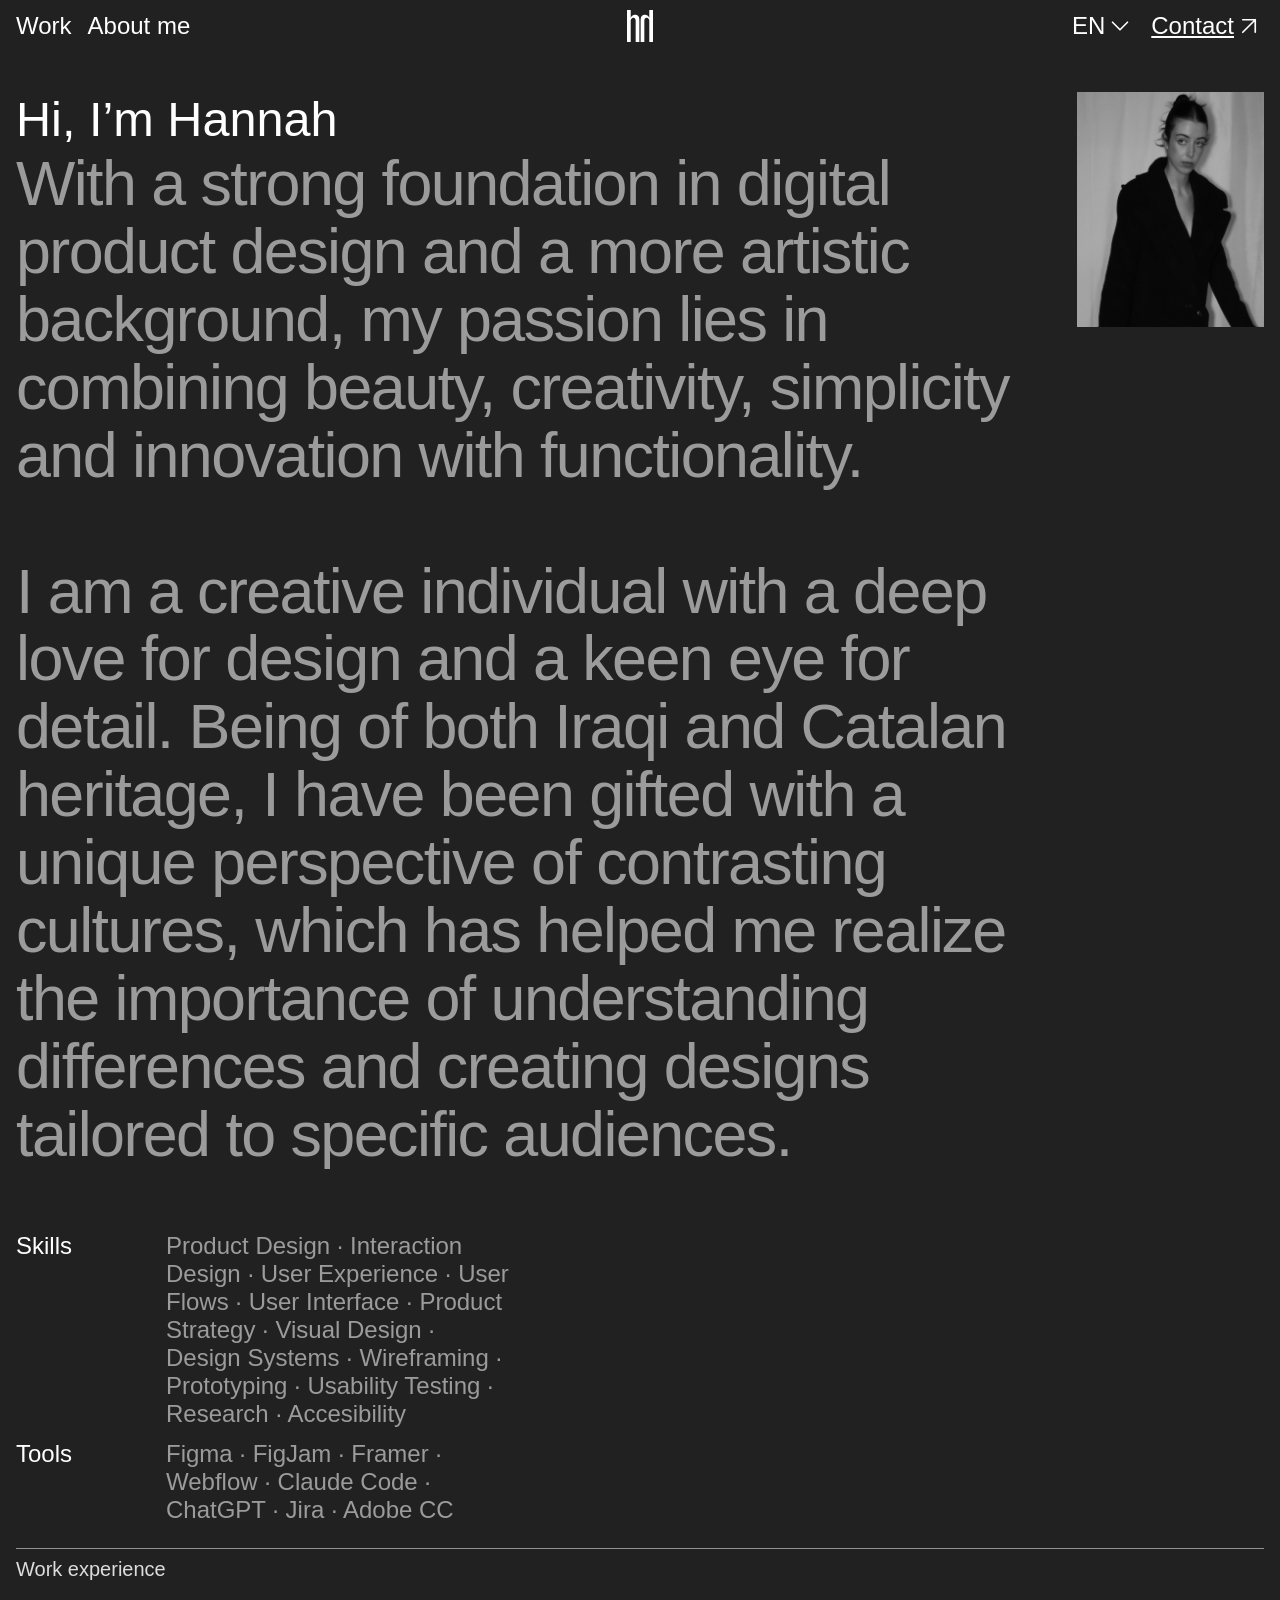
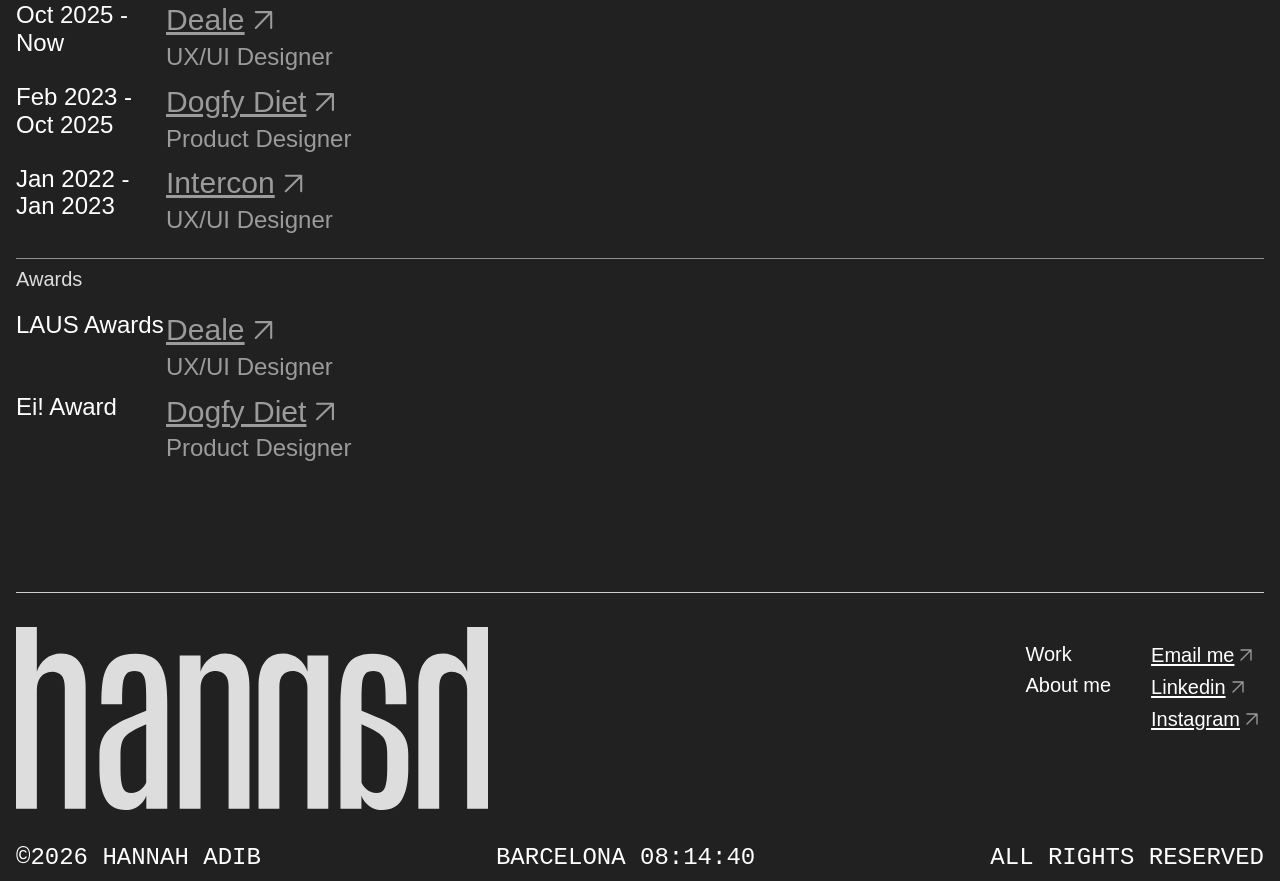
==== about.html @ 4c9ace59 "Add portfolio pages, styles and assets" ====
<!doctype html>
<html lang="en">
<head>
  <meta charset="utf-8">
  <meta name="viewport" content="width=device-width,initial-scale=1">
  <title>About me · Hannah Adib</title>
  <link rel="icon" href="assets/2a6da.svg" type="image/svg+xml">
  <link rel="stylesheet" href="layout.css">
  <link rel="stylesheet" href="portfolio.css">
  <script defer src="portfolio.js"></script>
</head>
<body class="dark">
<header class="site-header"><nav aria-label="Main navigation"><a href="index.html#work">Work</a><a href="about.html">About me</a></nav><a class="brand" href="index.html" aria-label="Hannah Adib, home"><img src="assets/826fc.svg" alt=""></a><div class="header-actions"><details class="language"><summary>EN<img src="assets/9faf1.svg" alt=""></summary><span lang="en">English</span></details><a class="contact" href="#contact">Contact<img src="assets/44dac.svg" alt=""></a></div></header>
<main>
<section class="about"><div class="bio"><div><h1>Hi, I’m Hannah</h1><p>With a strong foundation in digital product design and a more artistic background, my passion lies in combining beauty, creativity, simplicity and innovation with functionality.<br><br>I am a creative individual with a deep love for design and a keen eye for detail. Being of both Iraqi and Catalan heritage, I have been gifted with a unique perspective of contrasting cultures, which has helped me realize the importance of understanding differences and creating designs tailored to specific audiences.</p></div><img src="assets/d108c.png" alt="Hannah Adib"></div><div class="content-stretch flex flex-col items-start relative shrink-0" style="gap:12px; width:493.312px" data-layer="Definition List">
  <div class="content-stretch flex items-start relative shrink-0" style="min-height:32px; width:493.336px" data-layer="Container">
    <div class="content-stretch flex flex-col items-start relative shrink-0" style="width:150px" data-layer="Definition Term">
      <p class="relative shrink-0 text-white whitespace-nowrap" style="font-family:var(--display); letter-spacing:0px">Skills</p>
    </div>
    <div class="content-stretch flex items-start min-w-px relative" style="flex:1 0 0" data-layer="Definition Description">
      <p class="min-w-px relative" style="flex:1 0 0; font-family:var(--body); line-height:normal; color:#9b9b9b; font-size:24px">Product Design · Interaction Design · User Experience · User Flows · User Interface · Product Strategy · Visual Design · Design Systems · Wireframing · Prototyping · Usability Testing · Research · Accesibility</p>
    </div>
  </div>
  <div class="content-stretch flex items-start relative shrink-0" style="min-height:32px; width:493.336px" data-layer="Container">
    <div class="content-stretch flex flex-col items-start relative shrink-0" style="width:150px" data-layer="Definition Term">
      <p class="relative shrink-0 text-white whitespace-nowrap" style="font-family:var(--display); letter-spacing:0px">Tools</p>
    </div>
    <div class="content-start flex flex-wrap items-start min-w-px relative" style="flex:1 0 0; row-gap:4px" data-layer="Definition Description">
      <p class="min-w-px relative" style="flex:1 0 0; font-family:var(--body); line-height:normal; color:#9b9b9b; font-size:24px">Figma · FigJam · Framer · Webflow · Claude Code · ChatGPT · Jira · Adobe CC</p>
    </div>
  </div>
</div>
<div class="content-stretch flex flex-col items-start relative shrink-0 w-full">
  <div class="h-0 relative shrink-0 w-full">
    <div class="absolute" style="inset:-0.5px 0">
      <img class="block max-w-none size-full" src="assets/d8914.svg" alt="" loading="lazy">
    </div>
  </div>
  <div class="content-stretch flex flex-col items-start relative shrink-0" style="gap:20px; width:493.312px" data-layer="Definition List">
    <div class="content-stretch flex items-center overflow-clip relative shrink-0 w-full" style="padding-top:10px" data-layer="header">
      <p class="relative shrink-0 whitespace-nowrap" style="font-family:var(--body); line-height:normal; color:#ddd; font-size:20px">Work experience</p>
    </div>
    <div class="content-stretch flex flex-col items-start relative shrink-0" style="gap:12px">
      <div class="content-stretch flex items-start relative shrink-0" style="min-height:32px; width:493.336px" data-layer="Container">
        <div class="content-stretch flex flex-col items-start relative shrink-0" style="width:150px" data-layer="Definition Term">
          <p class="relative shrink-0 text-white whitespace-nowrap" style="font-family:var(--display); letter-spacing:0px">Oct 2025 - Now</p>
        </div>
        <div class="content-stretch flex items-start min-w-px relative" style="flex:1 0 0" data-layer="Definition Description">
          <div class="content-stretch flex flex-col items-start min-w-px relative" style="flex:1 0 0; gap:4px">
            <div class="content-stretch flex items-center relative shrink-0" data-layer="button">
              <a class="project-link relative shrink-0 whitespace-nowrap" style="font-family:var(--body); line-height:0; color:#9b9b9b" href="https://www.deale.es/" target="_blank" rel="noopener noreferrer">
                <p class="underline" style="line-height:normal">Deale</p>
                <img src="assets/e7378.svg" alt="" loading="lazy">
              </a>
            </div>
            <p class="min-w-full relative shrink-0" style="font-family:var(--body); line-height:normal; color:#9b9b9b; font-size:24px; width:min-content">UX/UI Designer</p>
          </div>
        </div>
      </div>
      <div class="content-stretch flex items-start relative shrink-0" style="min-height:32px; width:493.336px" data-layer="Container">
        <div class="content-stretch flex flex-col items-start relative shrink-0" style="width:150px" data-layer="Definition Term">
          <p class="relative shrink-0 text-white whitespace-nowrap" style="font-family:var(--display); letter-spacing:0px">Feb 2023 - Oct 2025</p>
        </div>
        <div class="content-stretch flex items-start min-w-px relative" style="flex:1 0 0" data-layer="Definition Description">
          <div class="content-stretch flex flex-col items-start min-w-px relative" style="flex:1 0 0; gap:4px">
            <div class="content-stretch flex items-center relative shrink-0" data-layer="button">
              <a class="project-link relative shrink-0 whitespace-nowrap" style="font-family:var(--body); line-height:0; color:#9b9b9b" href="https://dogfydiet.com/" target="_blank" rel="noopener noreferrer">
                <p class="underline" style="line-height:normal">Dogfy Diet</p>
                <img src="assets/e7378.svg" alt="" loading="lazy">
              </a>
            </div>
            <p class="min-w-full relative shrink-0" style="font-family:var(--body); line-height:normal; color:#9b9b9b; font-size:24px; width:min-content">Product Designer</p>
          </div>
        </div>
      </div>
      <div class="content-stretch flex items-start relative shrink-0" style="min-height:32px; width:493.336px" data-layer="Container">
        <div class="content-stretch flex flex-col items-start relative shrink-0" style="width:150px" data-layer="Definition Term">
          <p class="relative shrink-0 text-white whitespace-nowrap" style="font-family:var(--display); letter-spacing:0px">Jan 2022 - Jan 2023</p>
        </div>
        <div class="content-stretch flex items-start min-w-px relative" style="flex:1 0 0" data-layer="Definition Description">
          <div class="content-stretch flex flex-col items-start min-w-px relative" style="flex:1 0 0; gap:4px">
            <div class="content-stretch flex items-center relative shrink-0" data-layer="button">
              <a class="project-link relative shrink-0 whitespace-nowrap" style="font-family:var(--body); line-height:0; color:#9b9b9b" href="https://intercon.es/" target="_blank" rel="noopener noreferrer">
                <p class="underline" style="line-height:normal">Intercon</p>
                <img src="assets/e7378.svg" alt="" loading="lazy">
              </a>
            </div>
            <p class="min-w-full relative shrink-0" style="font-family:var(--body); line-height:normal; color:#9b9b9b; font-size:24px; width:min-content">UX/UI Designer</p>
          </div>
        </div>
      </div>
    </div>
  </div>
</div>
<div class="content-stretch flex flex-col items-start relative shrink-0 w-full">
  <div class="h-0 relative shrink-0 w-full">
    <div class="absolute" style="inset:-0.5px 0">
      <img class="block max-w-none size-full" src="assets/d8914.svg" alt="" loading="lazy">
    </div>
  </div>
  <div class="content-stretch flex flex-col items-start relative shrink-0" style="gap:20px; width:493.312px" data-layer="Definition List">
    <div class="content-stretch flex items-center overflow-clip relative shrink-0 w-full" style="padding-top:10px" data-layer="header">
      <p class="relative shrink-0 whitespace-nowrap" style="font-family:var(--body); line-height:normal; color:#ddd; font-size:20px">Awards</p>
    </div>
    <div class="content-stretch flex flex-col items-start relative shrink-0" style="gap:12px">
      <div class="content-stretch flex items-start relative shrink-0" style="min-height:32px; width:493.336px" data-layer="Container">
        <div class="content-stretch flex flex-col items-start relative shrink-0" style="width:150px" data-layer="Definition Term">
          <p class="relative shrink-0 text-white whitespace-nowrap" style="font-family:var(--display); letter-spacing:0px">LAUS Awards</p>
        </div>
        <div class="content-stretch flex items-start min-w-px relative" style="flex:1 0 0" data-layer="Definition Description">
          <div class="content-stretch flex flex-col items-start min-w-px relative" style="flex:1 0 0; gap:4px">
            <div class="content-stretch flex items-center relative shrink-0" data-layer="button">
              <a class="project-link relative shrink-0 whitespace-nowrap" style="font-family:var(--body); line-height:0; color:#9b9b9b" href="https://www.deale.es/" target="_blank" rel="noopener noreferrer">
                <p class="underline" style="line-height:normal">Deale</p>
                <img src="assets/e7378.svg" alt="" loading="lazy">
              </a>
            </div>
            <p class="min-w-full relative shrink-0" style="font-family:var(--body); line-height:normal; color:#9b9b9b; font-size:24px; width:min-content">UX/UI Designer</p>
          </div>
        </div>
      </div>
      <div class="content-stretch flex items-start relative shrink-0" style="min-height:32px; width:493.336px" data-layer="Container">
        <div class="content-stretch flex flex-col items-start relative shrink-0" style="width:150px" data-layer="Definition Term">
          <p class="relative shrink-0 text-white whitespace-nowrap" style="font-family:var(--display); letter-spacing:0px">Ei! Award</p>
        </div>
        <div class="content-stretch flex items-start min-w-px relative" style="flex:1 0 0" data-layer="Definition Description">
          <div class="content-stretch flex flex-col items-start min-w-px relative" style="flex:1 0 0; gap:4px">
            <div class="content-stretch flex items-center relative shrink-0" data-layer="button">
              <a class="project-link relative shrink-0 whitespace-nowrap" style="font-family:var(--body); line-height:0; color:#9b9b9b" href="https://dogfydiet.com/" target="_blank" rel="noopener noreferrer">
                <p class="underline" style="line-height:normal">Dogfy Diet</p>
                <img src="assets/e7378.svg" alt="" loading="lazy">
              </a>
            </div>
            <p class="min-w-full relative shrink-0" style="font-family:var(--body); line-height:normal; color:#9b9b9b; font-size:24px; width:min-content">Product Designer</p>
          </div>
        </div>
      </div>
    </div>
  </div>
</div></section>
</main>
<footer id="contact"><img class="rule" src="assets/605e0.svg" alt=""><div class="footer-main"><a href="index.html" class="wordmark" aria-label="Hannah Adib, home"><img src="assets/9ad0c.svg" alt="Hannah"></a><nav aria-label="Footer navigation"><a href="index.html#work">Work</a><a href="about.html">About me</a></nav><div class="social"><span>Email me<img src="assets/e7378.svg" alt=""></span><span>Linkedin<img src="assets/e7378.svg" alt=""></span><span>Instagram<img src="assets/e7378.svg" alt=""></span></div></div><div class="colophon"><span>©2026 HANNAH ADIB</span><span>BARCELONA <time data-clock></time></span><span>ALL RIGHTS RESERVED</span></div></footer>
</body>
</html>
---- layout.css ----
.absolute { position:absolute; }
.bg-black { background:black; }
.bg-white { background:white; }
.block { display:block; }
.content-start { align-content:flex-start; }
.content-stretch { align-content:stretch; }
.flex { display:flex; }
.flex-col { flex-direction:column; }
.flex-wrap { flex-wrap:wrap; }
.font-normal { font-weight:400; }
.font-semibold { font-weight:600; }
.grid { display:grid; }
.h-0 { height:0; }
.h-full { height:100%; }
.inset-0 { inset:0; }
.items-center { align-items:center; }
.items-end { align-items:flex-end; }
.items-start { align-items:flex-start; }
.justify-end { justify-content:flex-end; }
.justify-self-stretch { justify-self:stretch; }
.left-0 { left:0; }
.list-disc { list-style:disc; }
.max-w-none { max-width:none; }
.mb-0 { margin-bottom:0; }
.min-w-full { min-width:100%; }
.min-w-px { min-width:0; }
.object-bottom { object-position:bottom; }
.object-contain { object-fit:contain; }
.object-cover { object-fit:cover; }
.overflow-clip { overflow:clip; }
.overflow-hidden { overflow:hidden; }
.pointer-events-none { pointer-events:none; }
.relative { position:relative; }
.self-stretch { align-self:stretch; }
.shrink-0 { flex-shrink:0; }
.size-full { width:100%; height:100%; }
.text-white { color:white; }
.top-0 { top:0; }
.underline { text-decoration:underline; }
.w-full { width:100%; }
.whitespace-nowrap { white-space:nowrap; }
.whitespace-pre-wrap { white-space:pre-wrap; }
---- portfolio.css ----
@font-face {
  font-family: Portfolio Text;
  src: local("NHaasGroteskTXPro-55Rg"), local("Neue Haas Grotesk Text Pro 55 Roman");
}
@font-face {
  font-family: Portfolio Display;
  src: local("NeueHaasDisplay-Roman"), local("Neue Haas Grotesk Display Pro 55 Roman"), local("Neue Haas Grotesk Display Pro Roman");
}
@font-face {
  font-family: Portfolio Mono;
  src: local("PPNeueMachina-InktrapRegular"), local("PP Neue Machina Inktrap Regular");
}
:root {
  --body: "Portfolio Text", "Helvetica Neue", Arial, sans-serif;
  --display: "Portfolio Display", "Helvetica Neue", Arial, sans-serif;
  --mono: "Portfolio Mono", "Courier New", monospace;
  --paper: #fff;
  --ink: #212121;
  --muted: #9b9b9b;
  --gutter: 16px;
}
* { box-sizing: border-box; }
html { scroll-padding-top: 52px; }
body { margin: 0; background: var(--paper); color: var(--ink); font-family: var(--body); font-size: 24px; }
.dark { --paper: #212121; --ink: #fff; }
p, h1, h2, ul { margin: 0; }
h1, h2 { font-weight: 400; }
ul { padding-inline-start: 1.2em; }
a { color: inherit; text-decoration: none; }
a:focus-visible, summary:focus-visible, [tabindex]:focus-visible { outline: 2px solid #667ed2; outline-offset: 3px; }
nav a:hover, .project-card:hover h2 { text-decoration: underline; text-underline-offset: 3px; }
.site-header {
  display: grid; grid-template-columns: 1fr auto 1fr; align-items: center;
  padding: 10px var(--gutter); gap: 10px; position: sticky; top: 0;
  z-index: 10; background: var(--paper); font-size: 24px;
}
.site-header nav, .header-actions { display: flex; align-items: center; gap: 16px; }
.header-actions { justify-content: flex-end; }
.brand, .brand img { display: block; width: 25.92px; height: 32px; }
.contact, .language summary, .social span, .project-link { display: inline-flex; align-items: center; }
.contact, .social span { text-decoration: underline; text-underline-offset: 2px; }
.header-actions img, .project-link img { width: 1.25em; height: 1.25em; flex: none; }
.language { position: relative; }
.language summary { cursor: pointer; list-style: none; }
.language summary::-webkit-details-marker { display: none; }
.language[open] summary img { transform: rotate(180deg); }
.language > span { position: absolute; right: 0; top: 100%; background: var(--paper); padding: 8px 12px; border: 1px solid #aaa5; }
.intro {
  display: flex; align-items: flex-end; justify-content: space-between; gap: 24px;
  min-height: 592px; padding: 40px var(--gutter);
}
.intro h1, .bio p { font: 400 clamp(38px, calc(27px + 2.8vw), 68px)/1.08 var(--display); letter-spacing: -.025em; }
.intro h1 { max-width: min(990px, 76%); }
.intro h1 a { color: #405cba; }
.intro h1 a:hover { text-decoration: underline; }
.greeting { display: flex; align-items: center; height: 1lh; perspective: 8em; perspective-origin: left center; color: var(--muted); }
.greeting-word { display: inline-block; }
.greeting-label { position: absolute; width: 1px; height: 1px; overflow: hidden; clip-path: inset(50%); white-space: nowrap; }
.intro > img { width: clamp(80px, 8.68vw, 131.22px); height: auto; }
.work-grid {
  display: grid; grid-template-columns: repeat(3,minmax(0,1fr));
  gap: 12px; padding: var(--gutter);
}
.project-card { display: block; padding-bottom: 8px; }
.cover { container-type: inline-size; overflow: hidden; aspect-ratio: 485.333 / 368; }
.cover > div { --unit: calc(100cqw / 485.333); }
.tamr-cover { display: block; width: 100%; height: 100%; }
@media (prefers-reduced-motion: no-preference) {
  .project-card .cover > * { transition: transform 320ms ease-out; }
  .project-card:focus-visible .cover > * { transform: scale(1.035); }
}
@media (hover: hover) and (prefers-reduced-motion: no-preference) {
  .project-card:hover .cover > * { transform: scale(1.035); }
}
.caption { display: flex; flex-wrap: wrap; justify-content: space-between; align-items: baseline; gap: 3px 12px; padding-top: 12px; }
.caption h2, .about .project-link { font-size: clamp(26px, 2.35vw, 32px); }
.project-year { font-size: clamp(26px, 2.1vw, 28px); }
.caption > div { display: flex; flex-wrap: wrap; align-items: baseline; gap: 4px; color: var(--muted); }
.caption span { white-space: nowrap; }
.ticker { overflow: hidden; padding: 24px 0; font-size: 20px; }
.ticker-track, .ticker-track > div { display: flex; width: max-content; }
.ticker-track { animation: marquee 45s linear infinite; }
.ticker-track > div { gap: 16px; padding-right: 16px; }
@keyframes marquee { to { transform: translateX(-50%); } }
footer { padding: 10px var(--gutter); }
.rule { display: block; width: 100%; height: 1px; }
.footer-main { display: flex; align-items: flex-start; gap: 40px; padding-block: 34px; font-size: 20px; }
.wordmark { margin-right: auto; width: min(472px, 46%); }
.wordmark img { display: block; width: 100%; height: auto; }
.footer-main nav, .social { padding-top: 16px; display: flex; flex-direction: column; align-items: flex-start; gap: 8px; }
.social img { width: 1.2em; height: 1.2em; flex: none; }
.colophon { display: flex; justify-content: space-between; gap: 12px; font: 24px var(--mono); }
.case { display: grid; grid-template-columns: minmax(0, 33.78fr) minmax(0, 63.51fr); align-items: start; gap: 40px; padding: 40px var(--gutter); }
.case-info { display: flex; flex-direction: column; align-items: flex-start; gap: 25px; min-width: 0; }
.case-info *, .about [data-layer="Definition List"], .about [data-layer="Definition List"] * { max-width: 100%; }
[data-layer="Definition Term"] p { font-size: 24px; line-height: 1.15; white-space: normal; overflow-wrap: anywhere; }
.case-info [data-layer="Definition Description"] p { white-space: normal; }
.case-title { font-family: var(--display); }
.case-title p, .collection h2 { font: 400 clamp(30px,2.65vw,40px)/1.34 var(--display); }
.bio h1 { font: 400 clamp(36px,3.8vw,56px)/1.12 var(--display); }
.case-title p, .collection h2 { color: var(--muted); }
.case-title h1 { font: 400 clamp(35px,3.38vw,51px)/1.05 var(--display); letter-spacing: -.04em; margin-top: 4px; }
.case-gallery { container-type: inline-size; display: grid; gap: 10px; min-width: 0; align-content: start; }
.case-gallery > * { --unit: calc(100cqw / 940); }
.about { padding: 0 var(--gutter) 120px; display: flex; flex-direction: column; align-items: flex-start; gap: 24px; }
.bio { display: grid; grid-template-columns: minmax(0,1fr) 15%; align-items: start; gap: 24px; padding: 40px 0; width: 100%; }
.bio p { color: var(--muted); margin-top: 4px; }
.bio > img { width: 100%; aspect-ratio: 222 / 279; object-fit: cover; }
.collection header { padding: 10px var(--gutter) 0; }
.collection header p { font-size: 18px; max-width: 491px; margin: 4px 0 0; }
.photo-strip { display: flex; gap: 12px; overflow-x: auto; padding: 16px; scroll-snap-type: x proximity; }
.photo { container-type: inline-size; flex: 0 0 min(440px,82vw); scroll-snap-align: center; overflow: hidden; }
.photo > div { --unit: calc(100cqw / 440); }
@media (min-width: 900px) {
  .case-info { position: sticky; top: 68px; }
}
@media (max-width: 1050px) {
  .work-grid { grid-template-columns: repeat(2,minmax(0,1fr)); }
  .case { gap: 24px; grid-template-columns: minmax(0, 2fr) minmax(0, 3fr); }
}
@media (max-width: 700px) {
  :root { --gutter: 14px; }
  .site-header { font-size: 14px; }
  .site-header nav, .header-actions { gap: 10px; }
  .site-header nav a { white-space: nowrap; }
  .intro { min-height: 390px; flex-direction: column-reverse; justify-content: end; align-items: flex-start; gap: 26px; padding: 42px var(--gutter) 28px; }
  .intro > img { width: 54px; align-self: flex-end; }
  .intro h1 { max-width: none; }
  .work-grid { grid-template-columns: 1fr; gap: 18px; }
  .caption { gap: 4px 12px; }
  .caption > div { font-size: 18px; }
  .project-year { font-size: 22px; }
  .case { display: flex; flex-direction: column; padding-block: 24px; }
  .case-info, .case-gallery { width: 100%; }
  .case-info [data-layer="Definition Term"], .about [data-layer="Definition Term"] { width: 32% !important; }
  .bio { grid-template-columns: 1fr; padding-block: 24px; }
  .bio > img { width: 120px; }
  .about { padding-bottom: 48px; }
  .footer-main { gap: 18px; flex-wrap: wrap; padding-block: 22px; }
  .wordmark { width: 100%; }
  .wordmark img { width: min(280px,80%); }
  .footer-main nav, .social { padding: 0; font-size: 24px; }
  .colophon { flex-wrap: wrap; font-size: 11px; }
}
@media (max-width: 400px) {
  .site-header { grid-template-columns: 1fr auto; }
  .brand { grid-column: 1 / -1; grid-row: 1; justify-self: center; }
  .site-header nav { grid-column: 1; }
  html { scroll-padding-top: 82px; }
}
@media (prefers-reduced-motion: reduce) {
  .ticker-track { animation: none; }
}
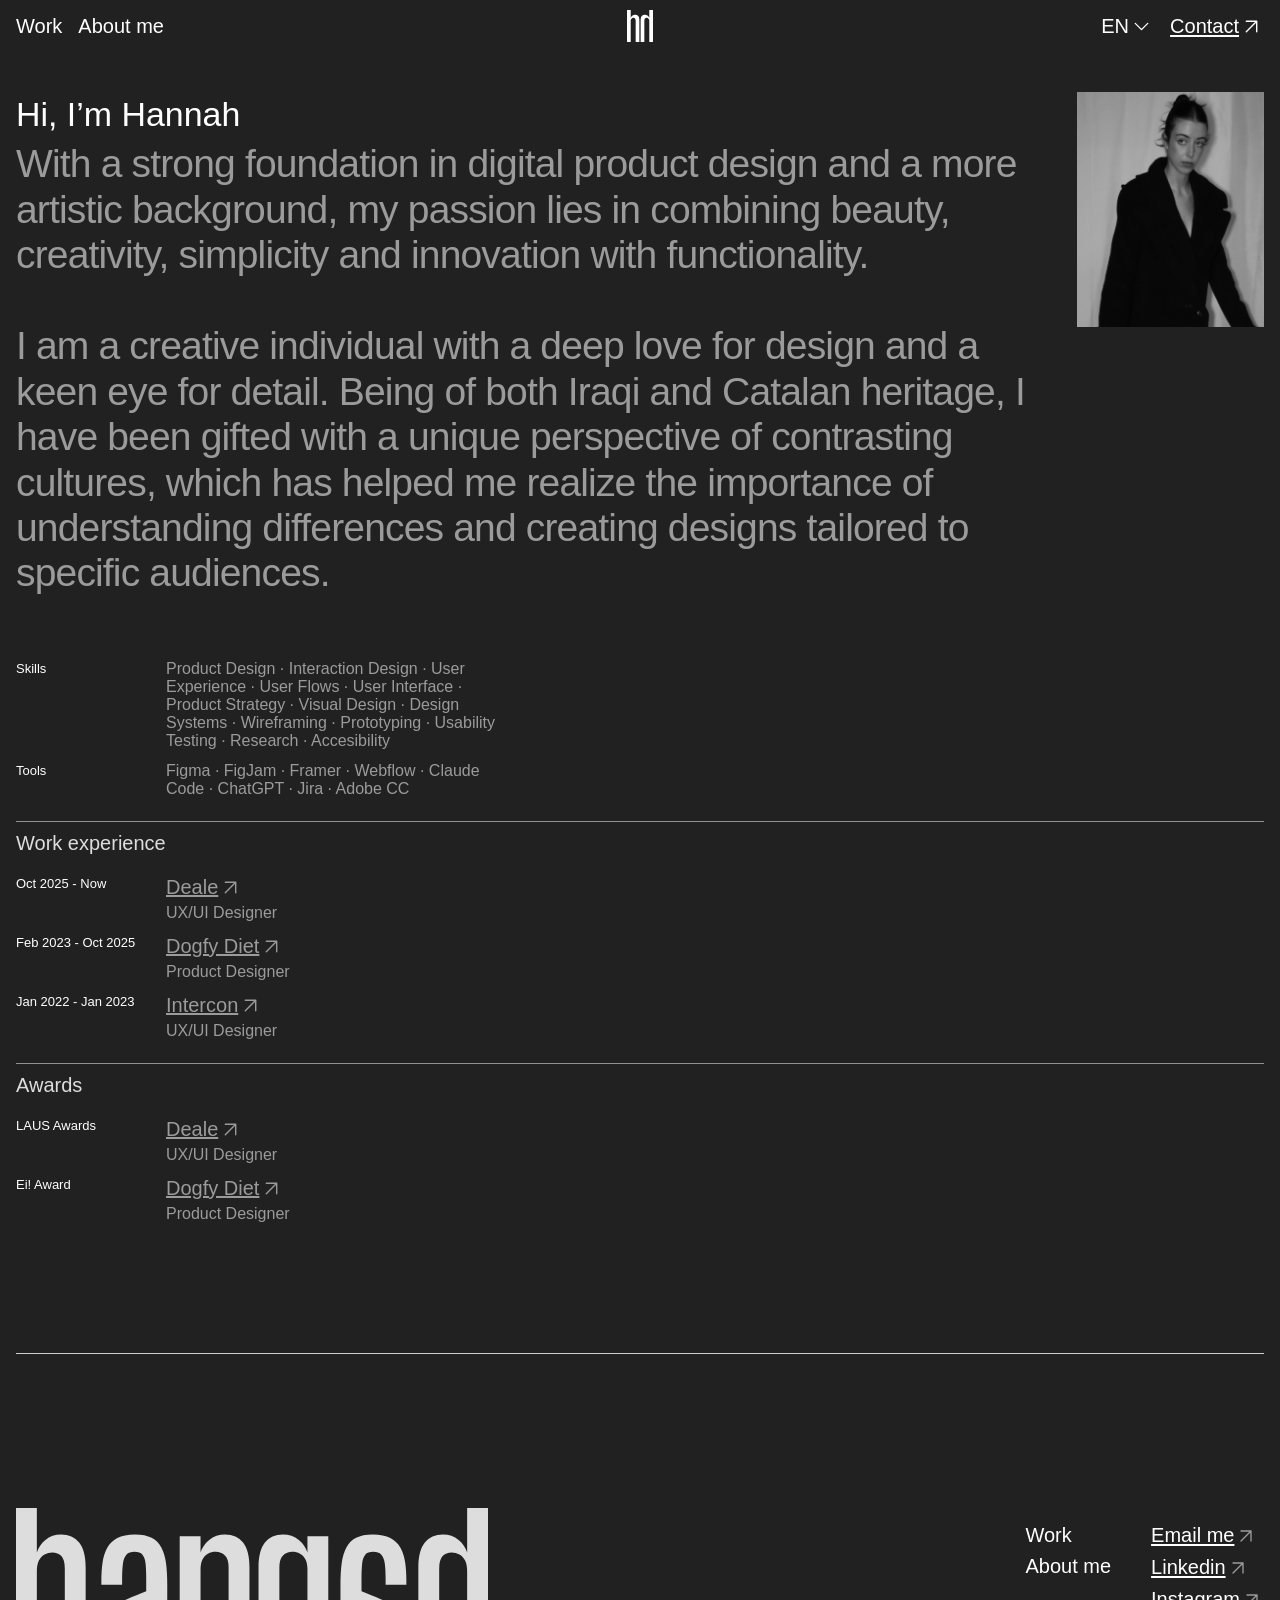
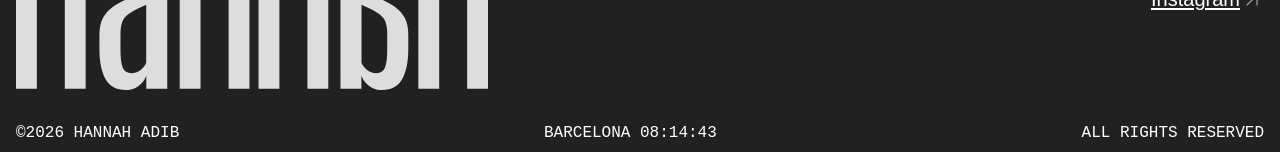
==== commit 3c25c289: "Align portfolio layouts and Deale case study with Figma" ====
--- a/about.html
+++ b/about.html
@@ -10,7 +10,7 @@
   <script defer src="portfolio.js"></script>
 </head>
 <body class="dark">
-<header class="site-header"><nav aria-label="Main navigation"><a href="index.html#work">Work</a><a href="about.html">About me</a></nav><a class="brand" href="index.html" aria-label="Hannah Adib, home"><img src="assets/826fc.svg" alt=""></a><div class="header-actions"><details class="language"><summary>EN<img src="assets/9faf1.svg" alt=""></summary><span lang="en">English</span></details><a class="contact" href="#contact">Contact<img src="assets/44dac.svg" alt=""></a></div></header>
+<header class="site-header"><nav aria-label="Main navigation"><a href="index.html#work">Work</a><a href="about.html">About me</a></nav><a class="brand" href="index.html" aria-label="Hannah Adib, home"><img src="assets/826fc.svg" alt=""></a><div class="header-actions"><details class="language"><summary>EN<img src="assets/9faf1.svg" alt=""></summary><span lang="en">English</span></details><a class="contact" href="mailto:adibhannah@gmail.com">Contact<img src="assets/44dac.svg" alt=""></a></div></header>
 <main>
 <section class="about"><div class="bio"><div><h1>Hi, I’m Hannah</h1><p>With a strong foundation in digital product design and a more artistic background, my passion lies in combining beauty, creativity, simplicity and innovation with functionality.<br><br>I am a creative individual with a deep love for design and a keen eye for detail. Being of both Iraqi and Catalan heritage, I have been gifted with a unique perspective of contrasting cultures, which has helped me realize the importance of understanding differences and creating designs tailored to specific audiences.</p></div><img src="assets/d108c.png" alt="Hannah Adib"></div><div class="content-stretch flex flex-col items-start relative shrink-0" style="gap:12px; width:493.312px" data-layer="Definition List">
   <div class="content-stretch flex items-start relative shrink-0" style="min-height:32px; width:493.336px" data-layer="Container">
@@ -18,7 +18,7 @@
       <p class="relative shrink-0 text-white whitespace-nowrap" style="font-family:var(--display); letter-spacing:0px">Skills</p>
     </div>
     <div class="content-stretch flex items-start min-w-px relative" style="flex:1 0 0" data-layer="Definition Description">
-      <p class="min-w-px relative" style="flex:1 0 0; font-family:var(--body); line-height:normal; color:#9b9b9b; font-size:24px">Product Design · Interaction Design · User Experience · User Flows · User Interface · Product Strategy · Visual Design · Design Systems · Wireframing · Prototyping · Usability Testing · Research · Accesibility</p>
+      <p class="min-w-px relative" style="flex:1 0 0; font-family:var(--body); line-height:normal; color:#9b9b9b; font-size:16px">Product Design · Interaction Design · User Experience · User Flows · User Interface · Product Strategy · Visual Design · Design Systems · Wireframing · Prototyping · Usability Testing · Research · Accesibility</p>
     </div>
   </div>
   <div class="content-stretch flex items-start relative shrink-0" style="min-height:32px; width:493.336px" data-layer="Container">
@@ -26,7 +26,7 @@
       <p class="relative shrink-0 text-white whitespace-nowrap" style="font-family:var(--display); letter-spacing:0px">Tools</p>
     </div>
     <div class="content-start flex flex-wrap items-start min-w-px relative" style="flex:1 0 0; row-gap:4px" data-layer="Definition Description">
-      <p class="min-w-px relative" style="flex:1 0 0; font-family:var(--body); line-height:normal; color:#9b9b9b; font-size:24px">Figma · FigJam · Framer · Webflow · Claude Code · ChatGPT · Jira · Adobe CC</p>
+      <p class="min-w-px relative" style="flex:1 0 0; font-family:var(--body); line-height:normal; color:#9b9b9b; font-size:16px">Figma · FigJam · Framer · Webflow · Claude Code · ChatGPT · Jira · Adobe CC</p>
     </div>
   </div>
 </div>
@@ -53,7 +53,7 @@
                 <img src="assets/e7378.svg" alt="" loading="lazy">
               </a>
             </div>
-            <p class="min-w-full relative shrink-0" style="font-family:var(--body); line-height:normal; color:#9b9b9b; font-size:24px; width:min-content">UX/UI Designer</p>
+            <p class="min-w-full relative shrink-0" style="font-family:var(--body); line-height:normal; color:#9b9b9b; font-size:16px; width:min-content">UX/UI Designer</p>
           </div>
         </div>
       </div>
@@ -69,7 +69,7 @@
                 <img src="assets/e7378.svg" alt="" loading="lazy">
               </a>
             </div>
-            <p class="min-w-full relative shrink-0" style="font-family:var(--body); line-height:normal; color:#9b9b9b; font-size:24px; width:min-content">Product Designer</p>
+            <p class="min-w-full relative shrink-0" style="font-family:var(--body); line-height:normal; color:#9b9b9b; font-size:16px; width:min-content">Product Designer</p>
           </div>
         </div>
       </div>
@@ -85,7 +85,7 @@
                 <img src="assets/e7378.svg" alt="" loading="lazy">
               </a>
             </div>
-            <p class="min-w-full relative shrink-0" style="font-family:var(--body); line-height:normal; color:#9b9b9b; font-size:24px; width:min-content">UX/UI Designer</p>
+            <p class="min-w-full relative shrink-0" style="font-family:var(--body); line-height:normal; color:#9b9b9b; font-size:16px; width:min-content">UX/UI Designer</p>
           </div>
         </div>
       </div>
@@ -115,7 +115,7 @@
                 <img src="assets/e7378.svg" alt="" loading="lazy">
               </a>
             </div>
-            <p class="min-w-full relative shrink-0" style="font-family:var(--body); line-height:normal; color:#9b9b9b; font-size:24px; width:min-content">UX/UI Designer</p>
+            <p class="min-w-full relative shrink-0" style="font-family:var(--body); line-height:normal; color:#9b9b9b; font-size:16px; width:min-content">UX/UI Designer</p>
           </div>
         </div>
       </div>
@@ -131,7 +131,7 @@
                 <img src="assets/e7378.svg" alt="" loading="lazy">
               </a>
             </div>
-            <p class="min-w-full relative shrink-0" style="font-family:var(--body); line-height:normal; color:#9b9b9b; font-size:24px; width:min-content">Product Designer</p>
+            <p class="min-w-full relative shrink-0" style="font-family:var(--body); line-height:normal; color:#9b9b9b; font-size:16px; width:min-content">Product Designer</p>
           </div>
         </div>
       </div>
@@ -139,6 +139,6 @@
   </div>
 </div></section>
 </main>
-<footer id="contact"><img class="rule" src="assets/605e0.svg" alt=""><div class="footer-main"><a href="index.html" class="wordmark" aria-label="Hannah Adib, home"><img src="assets/9ad0c.svg" alt="Hannah"></a><nav aria-label="Footer navigation"><a href="index.html#work">Work</a><a href="about.html">About me</a></nav><div class="social"><span>Email me<img src="assets/e7378.svg" alt=""></span><span>Linkedin<img src="assets/e7378.svg" alt=""></span><span>Instagram<img src="assets/e7378.svg" alt=""></span></div></div><div class="colophon"><span>©2026 HANNAH ADIB</span><span>BARCELONA <time data-clock></time></span><span>ALL RIGHTS RESERVED</span></div></footer>
+<footer id="contact"><img class="rule" src="assets/605e0.svg" alt=""><div class="footer-main"><a href="index.html" class="wordmark" aria-label="Hannah Adib, home"><img src="assets/9ad0c.svg" alt="Hannah"></a><nav aria-label="Footer navigation"><a href="index.html#work">Work</a><a href="about.html">About me</a></nav><div class="social"><a href="mailto:adibhannah@gmail.com">Email me<img src="assets/e7378.svg" alt=""></a><a href="https://www.linkedin.com/in/hannah-adib/">Linkedin<img src="assets/e7378.svg" alt=""></a><a href="https://www.instagram.com/hannah__adib/">Instagram<img src="assets/e7378.svg" alt=""></a></div></div><div class="colophon"><span>©2026 HANNAH ADIB</span><span>BARCELONA <time data-clock></time></span><span>ALL RIGHTS RESERVED</span></div></footer>
 </body>
 </html>
--- a/portfolio.css
+++ b/portfolio.css
@@ -21,7 +21,7 @@
 }
 * { box-sizing: border-box; }
 html { scroll-padding-top: 52px; }
-body { margin: 0; background: var(--paper); color: var(--ink); font-family: var(--body); font-size: 24px; }
+body { margin: 0; background: var(--paper); color: var(--ink); font-family: var(--body); font-size: 16px; }
 .dark { --paper: #212121; --ink: #fff; }
 p, h1, h2, ul { margin: 0; }
 h1, h2 { font-weight: 400; }
@@ -32,25 +32,26 @@
 .site-header {
   display: grid; grid-template-columns: 1fr auto 1fr; align-items: center;
   padding: 10px var(--gutter); gap: 10px; position: sticky; top: 0;
-  z-index: 10; background: var(--paper); font-size: 24px;
+  z-index: 10; background: var(--paper); font-size: 16px;
 }
 .site-header nav, .header-actions { display: flex; align-items: center; gap: 16px; }
 .header-actions { justify-content: flex-end; }
 .brand, .brand img { display: block; width: 25.92px; height: 32px; }
-.contact, .language summary, .social span, .project-link { display: inline-flex; align-items: center; }
-.contact, .social span { text-decoration: underline; text-underline-offset: 2px; }
+.contact, .language summary, .social a, .project-link { display: inline-flex; align-items: center; }
+.contact, .social a { text-decoration: underline; text-underline-offset: 2px; }
 .header-actions img, .project-link img { width: 1.25em; height: 1.25em; flex: none; }
 .language { position: relative; }
 .language summary { cursor: pointer; list-style: none; }
 .language summary::-webkit-details-marker { display: none; }
 .language[open] summary img { transform: rotate(180deg); }
 .language > span { position: absolute; right: 0; top: 100%; background: var(--paper); padding: 8px 12px; border: 1px solid #aaa5; }
+.dark .site-header { font-size: 20px; }
 .intro {
-  display: flex; align-items: flex-end; justify-content: space-between; gap: 24px;
+  display: flex; align-items: flex-end; justify-content: space-between; gap: clamp(24px, 7.94vw, 120px);
   min-height: 592px; padding: 40px var(--gutter);
 }
-.intro h1, .bio p { font: 400 clamp(38px, calc(27px + 2.8vw), 68px)/1.08 var(--display); letter-spacing: -.025em; }
-.intro h1 { max-width: min(990px, 76%); }
+.intro h1, .bio p { font: 400 clamp(32px, 3.05vw, 46px)/1.16413 var(--display); letter-spacing: -.02174em; }
+.intro h1 { flex: 1; min-width: 0; }
 .intro h1 a { color: #405cba; }
 .intro h1 a:hover { text-decoration: underline; }
 .greeting { display: flex; align-items: center; height: 1lh; perspective: 8em; perspective-origin: left center; color: var(--muted); }
@@ -73,8 +74,8 @@
   .project-card:hover .cover > * { transform: scale(1.035); }
 }
 .caption { display: flex; flex-wrap: wrap; justify-content: space-between; align-items: baseline; gap: 3px 12px; padding-top: 12px; }
-.caption h2, .about .project-link { font-size: clamp(26px, 2.35vw, 32px); }
-.project-year { font-size: clamp(26px, 2.1vw, 28px); }
+.caption h2, .about .project-link { font-size: 20px; }
+.coming-soon { display: grid; place-items: center; height: 100%; color: var(--muted); font-size: 16px; }
 .caption > div { display: flex; flex-wrap: wrap; align-items: baseline; gap: 4px; color: var(--muted); }
 .caption span { white-space: nowrap; }
 .ticker { overflow: hidden; padding: 24px 0; font-size: 20px; }
@@ -82,22 +83,25 @@
 .ticker-track { animation: marquee 45s linear infinite; }
 .ticker-track > div { gap: 16px; padding-right: 16px; }
 @keyframes marquee { to { transform: translateX(-50%); } }
-footer { padding: 10px var(--gutter); }
+footer { padding: 10px var(--gutter); display: grid; gap: 10px; }
 .rule { display: block; width: 100%; height: 1px; }
-.footer-main { display: flex; align-items: flex-start; gap: 40px; padding-block: 34px; font-size: 20px; }
+.footer-main { display: flex; align-items: flex-start; gap: 40px; padding: 144px 0 24px; font-size: 20px; }
 .wordmark { margin-right: auto; width: min(472px, 46%); }
 .wordmark img { display: block; width: 100%; height: auto; }
 .footer-main nav, .social { padding-top: 16px; display: flex; flex-direction: column; align-items: flex-start; gap: 8px; }
 .social img { width: 1.2em; height: 1.2em; flex: none; }
-.colophon { display: flex; justify-content: space-between; gap: 12px; font: 24px var(--mono); }
+.colophon { display: flex; justify-content: space-between; gap: 12px; font: 16px var(--mono); }
 .case { display: grid; grid-template-columns: minmax(0, 33.78fr) minmax(0, 63.51fr); align-items: start; gap: 40px; padding: 40px var(--gutter); }
 .case-info { display: flex; flex-direction: column; align-items: flex-start; gap: 25px; min-width: 0; }
 .case-info *, .about [data-layer="Definition List"], .about [data-layer="Definition List"] * { max-width: 100%; }
-[data-layer="Definition Term"] p { font-size: 24px; line-height: 1.15; white-space: normal; overflow-wrap: anywhere; }
+[data-layer="Definition Term"] p { font-size: 13px; line-height: 18.85px; white-space: normal; overflow-wrap: anywhere; }
 .case-info [data-layer="Definition Description"] p { white-space: normal; }
+.case-copy { font-size: 13px; line-height: normal; }
+.case-copy p + p { margin-top: 1lh; }
+.case-copy h2 { font: 14px/18.85px var(--display); color: var(--muted); }
 .case-title { font-family: var(--display); }
 .case-title p, .collection h2 { font: 400 clamp(30px,2.65vw,40px)/1.34 var(--display); }
-.bio h1 { font: 400 clamp(36px,3.8vw,56px)/1.12 var(--display); }
+.bio h1 { font: 400 clamp(32px,2.65vw,40px)/1.33875 var(--display); }
 .case-title p, .collection h2 { color: var(--muted); }
 .case-title h1 { font: 400 clamp(35px,3.38vw,51px)/1.05 var(--display); letter-spacing: -.04em; margin-top: 4px; }
 .case-gallery { container-type: inline-size; display: grid; gap: 10px; min-width: 0; align-content: start; }
@@ -112,7 +116,7 @@
 .photo { container-type: inline-size; flex: 0 0 min(440px,82vw); scroll-snap-align: center; overflow: hidden; }
 .photo > div { --unit: calc(100cqw / 440); }
 @media (min-width: 900px) {
-  .case-info { position: sticky; top: 68px; }
+  .case-info.sticky { position: sticky; top: 68px; }
 }
 @media (max-width: 1050px) {
   .work-grid { grid-template-columns: repeat(2,minmax(0,1fr)); }
@@ -120,7 +124,7 @@
 }
 @media (max-width: 700px) {
   :root { --gutter: 14px; }
-  .site-header { font-size: 14px; }
+  .site-header, .dark .site-header { font-size: 14px; }
   .site-header nav, .header-actions { gap: 10px; }
   .site-header nav a { white-space: nowrap; }
   .intro { min-height: 390px; flex-direction: column-reverse; justify-content: end; align-items: flex-start; gap: 26px; padding: 42px var(--gutter) 28px; }
@@ -128,8 +132,7 @@
   .intro h1 { max-width: none; }
   .work-grid { grid-template-columns: 1fr; gap: 18px; }
   .caption { gap: 4px 12px; }
-  .caption > div { font-size: 18px; }
-  .project-year { font-size: 22px; }
+  .caption > div { font-size: 14px; }
   .case { display: flex; flex-direction: column; padding-block: 24px; }
   .case-info, .case-gallery { width: 100%; }
   .case-info [data-layer="Definition Term"], .about [data-layer="Definition Term"] { width: 32% !important; }
@@ -139,10 +142,10 @@
   .footer-main { gap: 18px; flex-wrap: wrap; padding-block: 22px; }
   .wordmark { width: 100%; }
   .wordmark img { width: min(280px,80%); }
-  .footer-main nav, .social { padding: 0; font-size: 24px; }
+  .footer-main nav, .social { padding: 0; font-size: 16px; }
   .colophon { flex-wrap: wrap; font-size: 11px; }
 }
-@media (max-width: 400px) {
+@media (max-width: 340px) {
   .site-header { grid-template-columns: 1fr auto; }
   .brand { grid-column: 1 / -1; grid-row: 1; justify-self: center; }
   .site-header nav { grid-column: 1; }
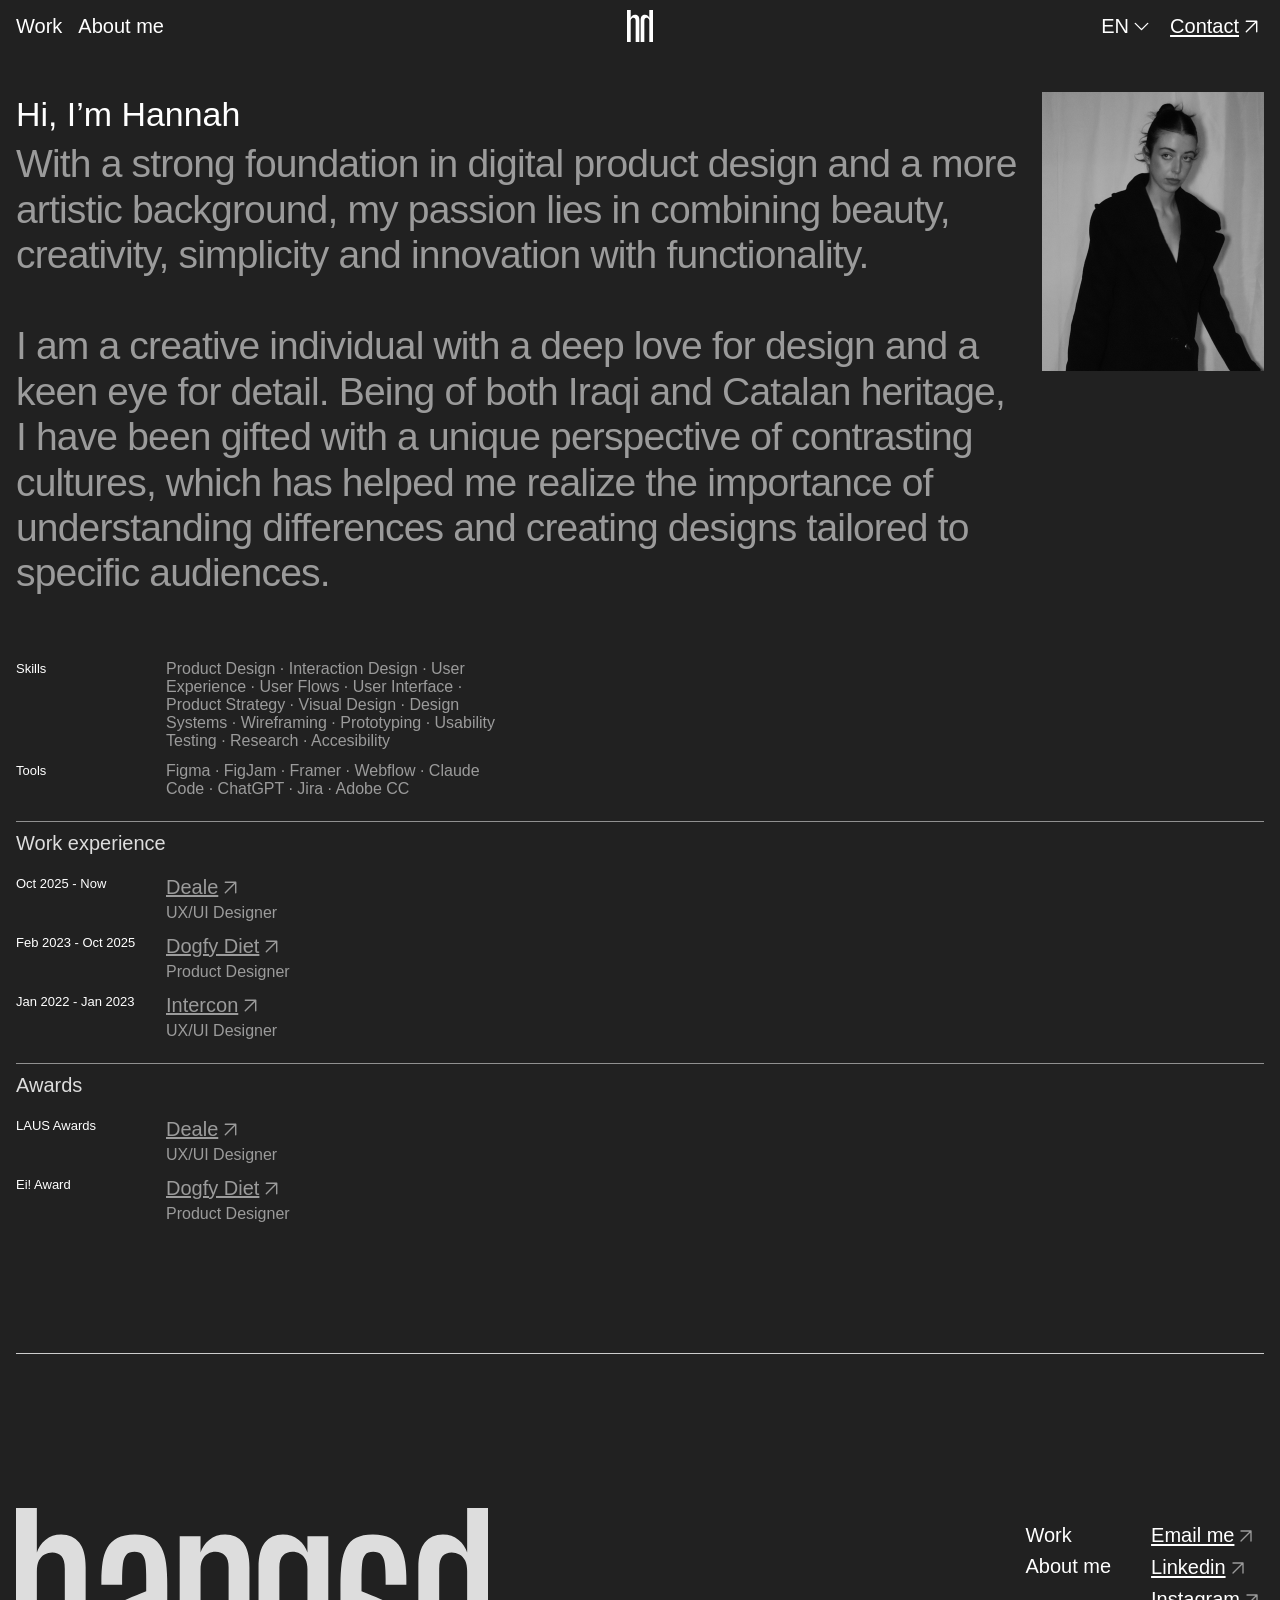
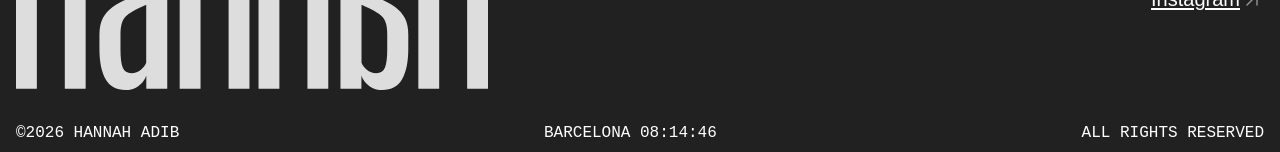
==== commit f5267864: "Update Hannah’s About portrait and responsive biography layout" ====
--- a/about.html
+++ b/about.html
@@ -12,7 +12,15 @@
 <body class="dark">
 <header class="site-header"><nav aria-label="Main navigation"><a href="index.html#work">Work</a><a href="about.html">About me</a></nav><a class="brand" href="index.html" aria-label="Hannah Adib, home"><img src="assets/826fc.svg" alt=""></a><div class="header-actions"><details class="language"><summary>EN<img src="assets/9faf1.svg" alt=""></summary><span lang="en">English</span></details><a class="contact" href="mailto:adibhannah@gmail.com">Contact<img src="assets/44dac.svg" alt=""></a></div></header>
 <main>
-<section class="about"><div class="bio"><div><h1>Hi, I’m Hannah</h1><p>With a strong foundation in digital product design and a more artistic background, my passion lies in combining beauty, creativity, simplicity and innovation with functionality.<br><br>I am a creative individual with a deep love for design and a keen eye for detail. Being of both Iraqi and Catalan heritage, I have been gifted with a unique perspective of contrasting cultures, which has helped me realize the importance of understanding differences and creating designs tailored to specific audiences.</p></div><img src="assets/d108c.png" alt="Hannah Adib"></div><div class="content-stretch flex flex-col items-start relative shrink-0" style="gap:12px; width:493.312px" data-layer="Definition List">
+<section class="about"><div class="bio">
+  <h1>Hi, I’m Hannah</h1>
+  <div class="bio-copy">
+    <p>With a strong foundation in digital product design and a more artistic background, my passion lies in combining beauty, creativity, simplicity and innovation with functionality.</p>
+    <p>I am a creative individual with a deep love for design and a keen eye for detail. Being of both Iraqi and Catalan heritage, I have been gifted with a unique perspective of contrasting cultures, which has helped me realize the importance of understanding differences and creating designs tailored to specific audiences.</p>
+  </div>
+  <img class="bio-portrait" src="assets/hannah.png" width="444" height="558" alt="Hannah Adib">
+</div>
+<div class="content-stretch flex flex-col items-start relative shrink-0" style="gap:12px; width:493.312px" data-layer="Definition List">
   <div class="content-stretch flex items-start relative shrink-0" style="min-height:32px; width:493.336px" data-layer="Container">
     <div class="content-stretch flex flex-col items-start relative shrink-0" style="width:150px" data-layer="Definition Term">
       <p class="relative shrink-0 text-white whitespace-nowrap" style="font-family:var(--display); letter-spacing:0px">Skills</p>
--- a/portfolio.css
+++ b/portfolio.css
@@ -50,7 +50,7 @@
   display: flex; align-items: flex-end; justify-content: space-between; gap: clamp(24px, 7.94vw, 120px);
   min-height: 592px; padding: 40px var(--gutter);
 }
-.intro h1, .bio p { font: 400 clamp(32px, 3.05vw, 46px)/1.16413 var(--display); letter-spacing: -.02174em; }
+.intro h1, .bio-copy { font: 400 clamp(32px, 3.05vw, 46px)/1.16413 var(--display); letter-spacing: -.02174em; }
 .intro h1 { flex: 1; min-width: 0; }
 .intro h1 a { color: #405cba; }
 .intro h1 a:hover { text-decoration: underline; }
@@ -107,9 +107,19 @@
 .case-gallery { container-type: inline-size; display: grid; gap: 10px; min-width: 0; align-content: start; }
 .case-gallery > * { --unit: calc(100cqw / 940); }
 .about { padding: 0 var(--gutter) 120px; display: flex; flex-direction: column; align-items: flex-start; gap: 24px; }
-.bio { display: grid; grid-template-columns: minmax(0,1fr) 15%; align-items: start; gap: 24px; padding: 40px 0; width: 100%; }
-.bio p { color: var(--muted); margin-top: 4px; }
-.bio > img { width: 100%; aspect-ratio: 222 / 279; object-fit: cover; }
+.bio {
+  display: grid;
+  grid-template-columns: minmax(0, 1fr) min(20%, 222px);
+  grid-template-areas: "title portrait" "copy portrait";
+  gap: 4px 24px;
+  align-items: start;
+  width: 100%;
+  padding-block: 40px;
+}
+.bio h1 { grid-area: title; }
+.bio-copy { grid-area: copy; color: var(--muted); }
+.bio-copy p + p { margin-top: 1lh; }
+.bio-portrait { grid-area: portrait; display: block; width: 100%; height: auto; }
 .collection header { padding: 10px var(--gutter) 0; }
 .collection header p { font-size: 18px; max-width: 491px; margin: 4px 0 0; }
 .photo-strip { display: flex; gap: 12px; overflow-x: auto; padding: 16px; scroll-snap-type: x proximity; }
@@ -136,8 +146,12 @@
   .case { display: flex; flex-direction: column; padding-block: 24px; }
   .case-info, .case-gallery { width: 100%; }
   .case-info [data-layer="Definition Term"], .about [data-layer="Definition Term"] { width: 32% !important; }
-  .bio { grid-template-columns: 1fr; padding-block: 24px; }
-  .bio > img { width: 120px; }
+  .bio {
+    grid-template-columns: minmax(0, 1fr) min(28%, 120px);
+    grid-template-areas: "title portrait" "copy copy";
+    gap: 24px 16px;
+    padding-block: 24px;
+  }
   .about { padding-bottom: 48px; }
   .footer-main { gap: 18px; flex-wrap: wrap; padding-block: 22px; }
   .wordmark { width: 100%; }
